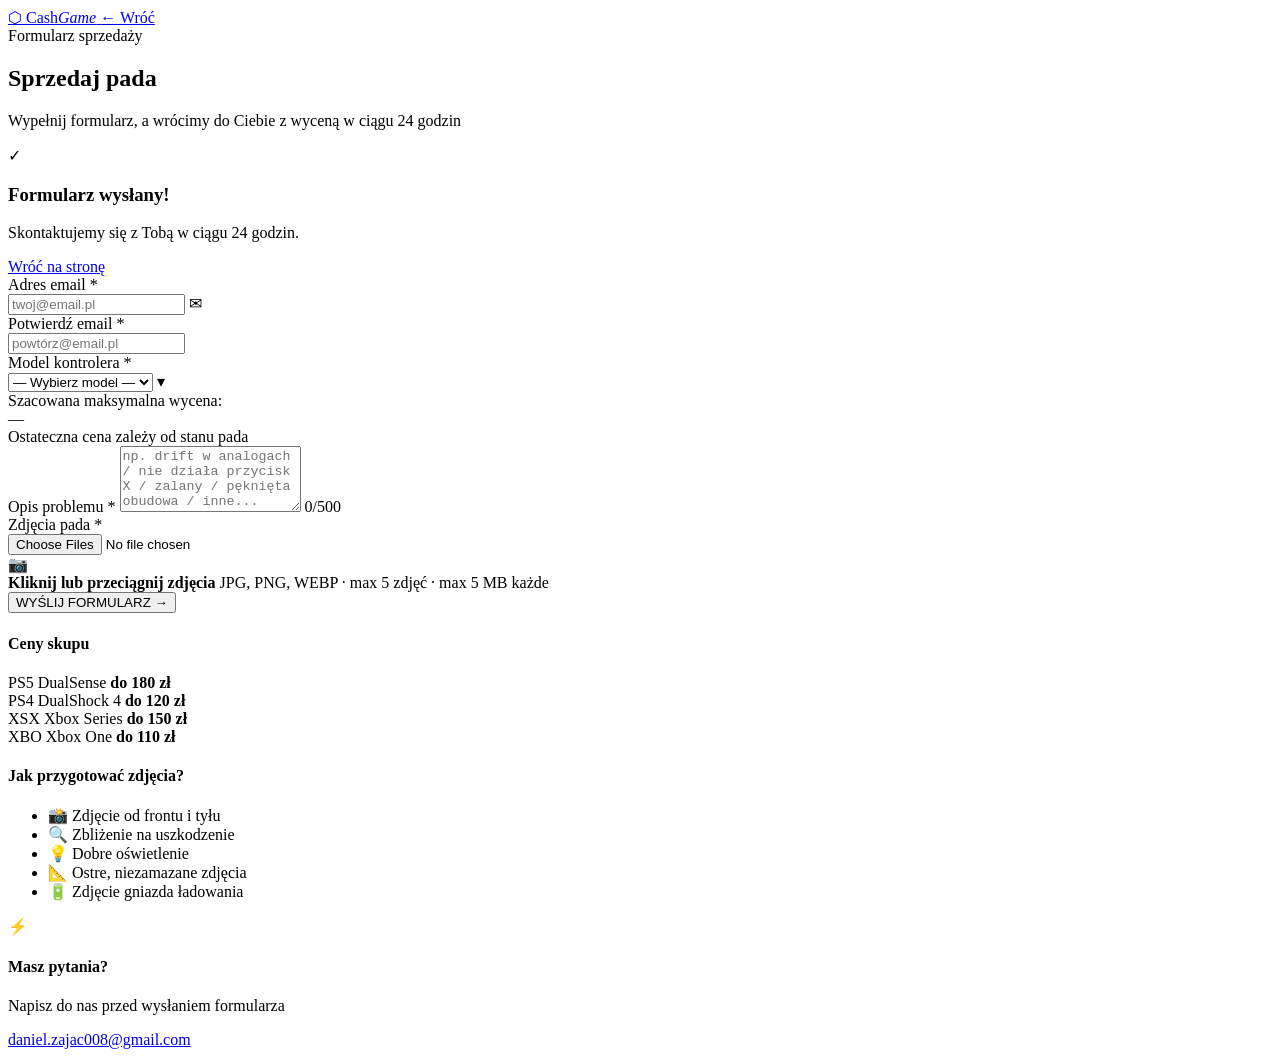
==== formularz.html @ e9f6c13a "Add files via upload" ====
<!DOCTYPE html>
<html lang="pl">
<head>
  <meta charset="UTF-8" />
  <meta name="viewport" content="width=device-width, initial-scale=1.0" />
  <title>Formularz sprzedaży – CashGame</title>
  <link rel="preconnect" href="https://fonts.googleapis.com" />
  <link rel="preconnect" href="https://fonts.gstatic.com" crossorigin />
  <link href="https://fonts.googleapis.com/css2?family=Orbitron:wght@400;700;900&family=Rajdhani:wght@300;400;500;600;700&display=swap" rel="stylesheet" />
  <link rel="stylesheet" href="css/style.css" />
</head>
<body class="form-page">

  <div class="noise-overlay"></div>

  <!-- NAV -->
  <nav class="nav" id="nav">
    <div class="nav-inner">
      <a href="index.html" class="nav-logo">
        <span class="logo-icon">⬡</span>
        <span>Cash<em>Game</em></span>
      </a>
      <a href="index.html" class="btn-ghost nav-back">← Wróć</a>
    </div>
  </nav>

  <!-- FORM HERO -->
  <section class="form-hero">
    <div class="hero-orbs">
      <div class="orb orb1"></div>
      <div class="orb orb2"></div>
    </div>
    <div class="container">
      <div class="form-hero-text reveal">
        <span class="section-tag">Formularz sprzedaży</span>
        <h1>Sprzedaj <span class="gradient-text">pada</span></h1>
        <p>Wypełnij formularz, a wrócimy do Ciebie z wyceną w ciągu 24 godzin</p>
      </div>
    </div>
  </section>

  <!-- FORM SECTION -->
  <section class="form-section">
    <div class="container">
      <div class="form-layout">

        <!-- FORM -->
        <div class="form-wrapper reveal">
          <div id="formSuccess" class="form-success hidden">
            <div class="success-icon">✓</div>
            <h3>Formularz wysłany!</h3>
            <p>Skontaktujemy się z Tobą w ciągu 24 godzin.</p>
            <a href="index.html" class="btn-primary">
              <span class="btn-text">Wróć na stronę</span>
              <span class="btn-glow"></span>
            </a>
          </div>

          <form id="sellForm" action="php/send.php" method="POST" enctype="multipart/form-data" novalidate>

            <!-- EMAIL -->
            <div class="field-group">
              <label for="email">Adres email <span class="required">*</span></label>
              <div class="input-wrapper">
                <input type="email" id="email" name="email" placeholder="twoj@email.pl" autocomplete="email" />
                <span class="input-icon">✉</span>
              </div>
              <span class="field-error" id="emailError"></span>
            </div>

            <!-- CONFIRM EMAIL -->
            <div class="field-group">
              <label for="confirm_email">Potwierdź email <span class="required">*</span></label>
              <div class="input-wrapper">
                <input type="email" id="confirm_email" name="confirm_email" placeholder="powtórz@email.pl" autocomplete="off" />
                <span class="input-icon" id="emailMatchIcon"></span>
              </div>
              <span class="field-error" id="confirmEmailError"></span>
            </div>

            <!-- CONTROLLER SELECT -->
            <div class="field-group">
              <label for="controller">Model kontrolera <span class="required">*</span></label>
              <div class="select-wrapper">
                <select id="controller" name="controller">
                  <option value="">— Wybierz model —</option>
                  <option value="DualSense PS5">DualSense (PS5)</option>
                  <option value="DualShock 4 PS4">DualShock 4 (PS4)</option>
                  <option value="Xbox Series">Xbox Series X/S</option>
                  <option value="Xbox One">Xbox One</option>
                </select>
                <span class="select-arrow">▾</span>
              </div>
              <span class="field-error" id="controllerError"></span>
            </div>

            <!-- PRICE ESTIMATE -->
            <div class="price-calculator" id="priceCalc">
              <div class="price-calc-inner">
                <div class="price-label">Szacowana maksymalna wycena:</div>
                <div class="price-value" id="priceValue">—</div>
                <div class="price-sub">Ostateczna cena zależy od stanu pada</div>
                <div class="price-bar"><div class="price-bar-fill" id="priceBarFill"></div></div>
              </div>
            </div>

            <!-- DESCRIPTION -->
            <div class="field-group">
              <label for="description">Opis problemu <span class="required">*</span></label>
              <textarea id="description" name="description" rows="4" placeholder="np. drift w analogach / nie działa przycisk X / zalany / pęknięta obudowa / inne..."></textarea>
              <span class="field-error" id="descriptionError"></span>
              <span class="char-count"><span id="charCount">0</span>/500</span>
            </div>

            <!-- PHOTO UPLOAD -->
            <div class="field-group">
              <label>Zdjęcia pada <span class="required">*</span></label>
              <div class="upload-area" id="uploadArea">
                <input type="file" id="photos" name="photos[]" multiple accept=".jpg,.jpeg,.png,.webp" />
                <div class="upload-content">
                  <div class="upload-icon">📷</div>
                  <div class="upload-text">
                    <strong>Kliknij lub przeciągnij zdjęcia</strong>
                    <span>JPG, PNG, WEBP · max 5 zdjęć · max 5 MB każde</span>
                  </div>
                </div>
              </div>
              <span class="field-error" id="photosError"></span>
              <div class="photo-previews" id="photoPreviews"></div>
            </div>

            <!-- SUBMIT -->
            <button type="submit" class="btn-primary btn-submit" id="submitBtn">
              <span class="btn-text">WYŚLIJ FORMULARZ</span>
              <span class="btn-icon">→</span>
              <span class="btn-glow"></span>
              <span class="btn-loader hidden" id="btnLoader">
                <span class="loader-dot"></span>
                <span class="loader-dot"></span>
                <span class="loader-dot"></span>
              </span>
            </button>

          </form>
        </div>

        <!-- SIDEBAR -->
        <div class="form-sidebar">
          <div class="sidebar-card reveal reveal-delay-1">
            <h4>Ceny skupu</h4>
            <div class="price-list">
              <div class="price-row">
                <span class="price-badge ps5">PS5</span>
                <span>DualSense</span>
                <strong>do 180 zł</strong>
              </div>
              <div class="price-row">
                <span class="price-badge ps4">PS4</span>
                <span>DualShock 4</span>
                <strong>do 120 zł</strong>
              </div>
              <div class="price-row">
                <span class="price-badge xbox-s">XSX</span>
                <span>Xbox Series</span>
                <strong>do 150 zł</strong>
              </div>
              <div class="price-row">
                <span class="price-badge xbox-o">XBO</span>
                <span>Xbox One</span>
                <strong>do 110 zł</strong>
              </div>
            </div>
          </div>
          <div class="sidebar-card reveal reveal-delay-2">
            <h4>Jak przygotować zdjęcia?</h4>
            <ul class="tips-list">
              <li>📸 Zdjęcie od frontu i tyłu</li>
              <li>🔍 Zbliżenie na uszkodzenie</li>
              <li>💡 Dobre oświetlenie</li>
              <li>📐 Ostre, niezamazane zdjęcia</li>
              <li>🔋 Zdjęcie gniazda ładowania</li>
            </ul>
          </div>
          <div class="sidebar-card sidebar-cta reveal reveal-delay-3">
            <div class="sidebar-cta-icon">⚡</div>
            <h4>Masz pytania?</h4>
            <p>Napisz do nas przed wysłaniem formularza</p>
            <a href="mailto:daniel.zajac008@gmail.com">daniel.zajac008@gmail.com</a>
          </div>
        </div>

      </div>
    </div>
  </section>

  <script src="js/script.js"></script>
</body>
</html>
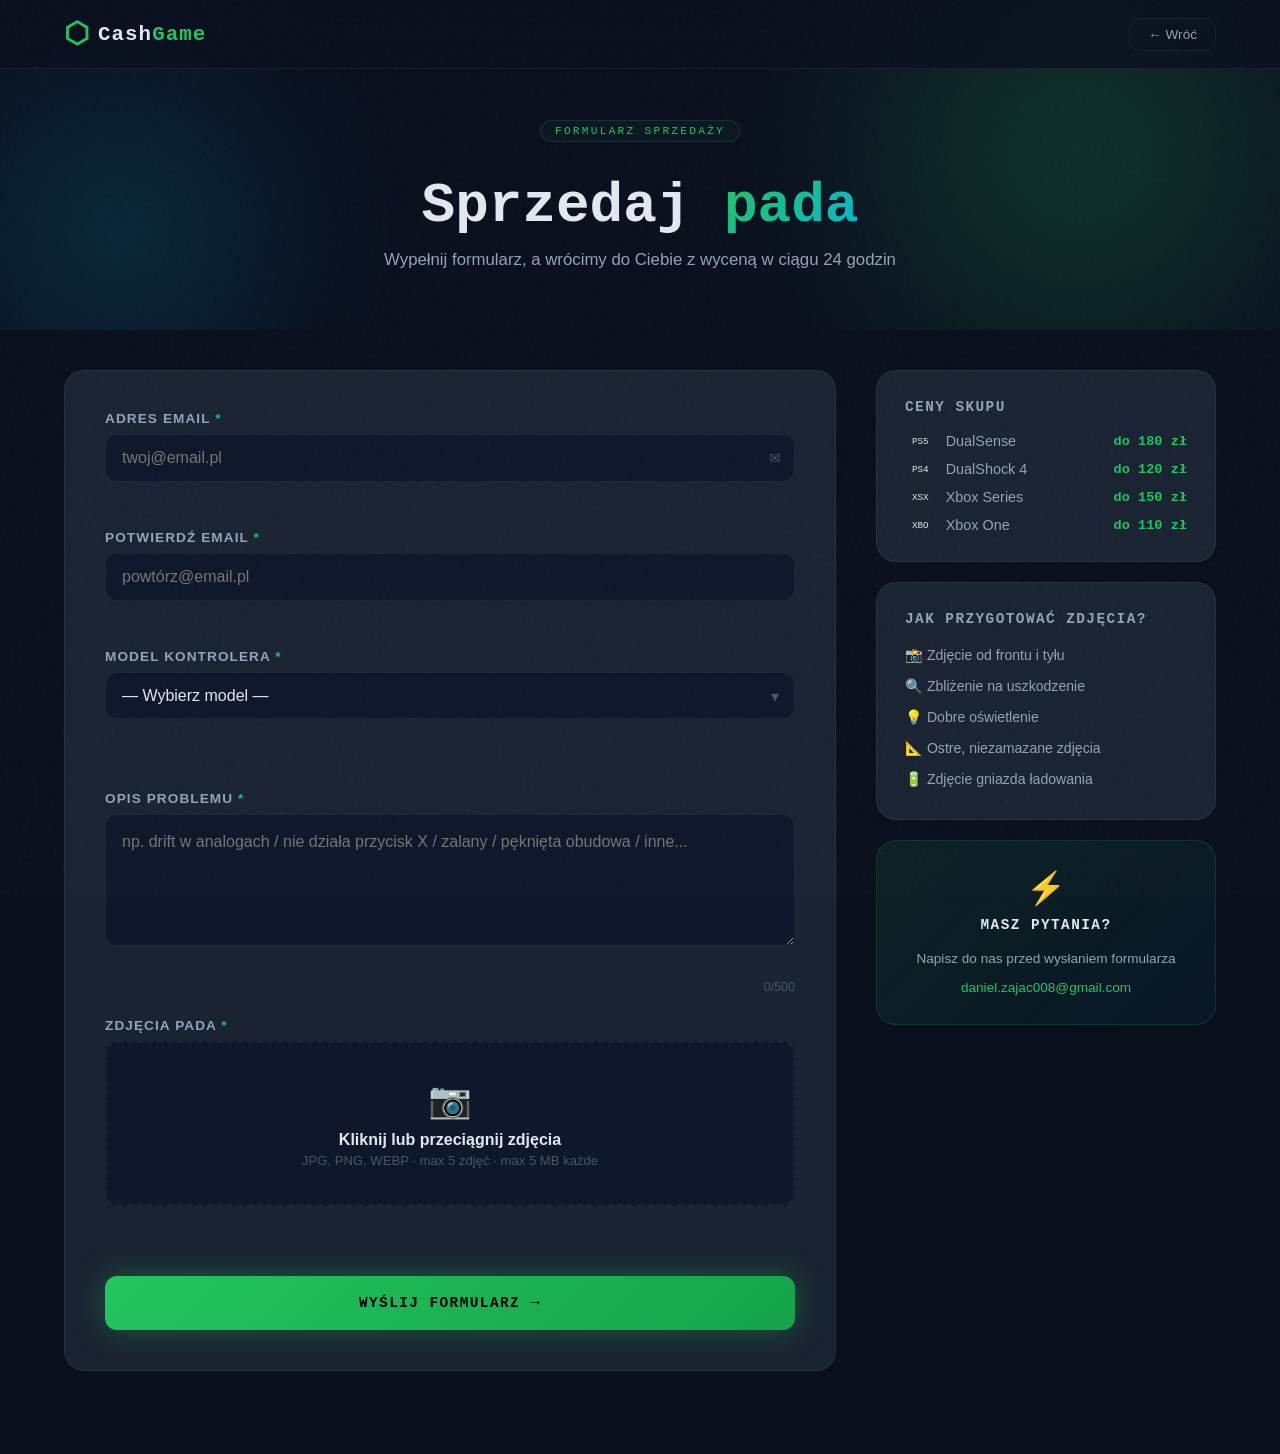
==== commit 2a183723: "Update formularz.html" ====
--- a/formularz.html
+++ b/formularz.html
@@ -7,7 +7,7 @@
   <link rel="preconnect" href="https://fonts.googleapis.com" />
   <link rel="preconnect" href="https://fonts.gstatic.com" crossorigin />
   <link href="https://fonts.googleapis.com/css2?family=Orbitron:wght@400;700;900&family=Rajdhani:wght@300;400;500;600;700&display=swap" rel="stylesheet" />
-  <link rel="stylesheet" href="css/style.css" />
+  <link rel="stylesheet" href="style.css" />
 </head>
 <body class="form-page">
 
@@ -193,6 +193,6 @@
     </div>
   </section>
 
-  <script src="js/script.js"></script>
+  <script src="script.js"></script>
 </body>
-</html>+</html>
--- a/style.css
+++ b/style.css
@@ -0,0 +1,670 @@
+/* ===================================================
+   CASHGAME – style.css
+   Dark gaming / tech aesthetic
+   =================================================== */
+
+/* ── VARIABLES ───────────────────────────────────── */
+:root {
+  --bg:        #0a0f1e;
+  --bg2:       #0f172a;
+  --bg3:       #111827;
+  --surface:   #1a2332;
+  --surface2:  #1e2d42;
+  --border:    rgba(34,197,94,.15);
+  --border2:   rgba(255,255,255,.06);
+
+  --green:     #22c55e;
+  --green-dim: #16a34a;
+  --green-glow:rgba(34,197,94,.35);
+  --cyan:      #06b6d4;
+  --blue:      #3b82f6;
+  --purple:    #8b5cf6;
+
+  --text:      #e2e8f0;
+  --text-dim:  #94a3b8;
+  --text-muted:#475569;
+
+  --font-head: 'Orbitron', monospace;
+  --font-body: 'Rajdhani', sans-serif;
+
+  --r:         12px;
+  --r-lg:      20px;
+  --transition: .3s cubic-bezier(.4,0,.2,1);
+}
+
+/* ── RESET ───────────────────────────────────────── */
+*, *::before, *::after { box-sizing: border-box; margin: 0; padding: 0; }
+html { scroll-behavior: smooth; font-size: 16px; }
+body {
+  font-family: var(--font-body);
+  background: var(--bg);
+  color: var(--text);
+  overflow-x: hidden;
+  min-height: 100vh;
+}
+a { text-decoration: none; color: inherit; }
+img { max-width: 100%; display: block; }
+input, textarea, select, button { font-family: var(--font-body); }
+
+/* ── NOISE OVERLAY ───────────────────────────────── */
+.noise-overlay {
+  pointer-events: none;
+  position: fixed; inset: 0; z-index: 9999;
+  opacity: .025;
+  background-image: url("data:image/svg+xml,%3Csvg viewBox='0 0 256 256' xmlns='http://www.w3.org/2000/svg'%3E%3Cfilter id='noise'%3E%3CfeTurbulence type='fractalNoise' baseFrequency='.9' numOctaves='4' stitchTiles='stitch'/%3E%3C/filter%3E%3Crect width='100%25' height='100%25' filter='url(%23noise)'/%3E%3C/svg%3E");
+}
+
+/* ── SCROLLBAR ───────────────────────────────────── */
+::-webkit-scrollbar { width: 6px; }
+::-webkit-scrollbar-track { background: var(--bg); }
+::-webkit-scrollbar-thumb { background: var(--green-dim); border-radius: 3px; }
+
+/* ── CONTAINER ───────────────────────────────────── */
+.container {
+  width: 100%; max-width: 1200px;
+  margin: 0 auto; padding: 0 24px;
+}
+
+/* ── TYPOGRAPHY ──────────────────────────────────── */
+.gradient-text {
+  background: linear-gradient(135deg, var(--green) 0%, var(--cyan) 100%);
+  -webkit-background-clip: text; background-clip: text;
+  -webkit-text-fill-color: transparent;
+}
+.section-tag {
+  display: inline-block;
+  font-family: var(--font-head);
+  font-size: .7rem; letter-spacing: .2em; text-transform: uppercase;
+  color: var(--green); border: 1px solid var(--border);
+  padding: 4px 14px; border-radius: 100px;
+  margin-bottom: 16px;
+  background: rgba(34,197,94,.05);
+}
+
+/* ── ANIMATIONS ──────────────────────────────────── */
+@keyframes fadeUp  { from { opacity:0; transform:translateY(40px); } to { opacity:1; transform:translateY(0); } }
+@keyframes fadeIn  { from { opacity:0; } to { opacity:1; } }
+@keyframes pulse   { 0%,100% { opacity:1; } 50% { opacity:.4; } }
+@keyframes spin    { to { transform: rotate(360deg); } }
+@keyframes glow    { 0%,100% { box-shadow: 0 0 20px var(--green-glow); } 50% { box-shadow: 0 0 60px var(--green-glow), 0 0 100px rgba(34,197,94,.15); } }
+@keyframes float   { 0%,100% { transform: translateY(0); } 50% { transform: translateY(-16px); } }
+@keyframes ringExpand { from { transform:scale(.8); opacity:.8; } to { transform:scale(1.5); opacity:0; } }
+@keyframes shimmer { 0% { background-position: -200% 0; } 100% { background-position: 200% 0; } }
+@keyframes scanline { from { transform: translateY(-100%); } to { transform: translateY(100vh); } }
+@keyframes dotPulse { 0%,100% { transform:scale(1); opacity:1; } 50% { transform:scale(.4); opacity:.4; } }
+
+.reveal {
+  opacity: 0; transform: translateY(40px);
+  transition: opacity .7s ease, transform .7s ease;
+}
+.reveal.visible {
+  opacity: 1; transform: translateY(0);
+}
+.reveal-delay-1 { transition-delay: .15s; }
+.reveal-delay-2 { transition-delay: .3s; }
+.reveal-delay-3 { transition-delay: .45s; }
+.reveal-delay-4 { transition-delay: .6s; }
+
+/* ── BUTTONS ─────────────────────────────────────── */
+.btn-primary {
+  position: relative; overflow: hidden;
+  display: inline-flex; align-items: center; gap: 10px;
+  background: linear-gradient(135deg, var(--green) 0%, var(--green-dim) 100%);
+  color: #000; font-family: var(--font-head); font-weight: 700;
+  font-size: .85rem; letter-spacing: .1em; text-transform: uppercase;
+  padding: 16px 36px; border-radius: var(--r);
+  border: none; cursor: pointer;
+  transition: transform var(--transition), box-shadow var(--transition);
+  box-shadow: 0 0 30px var(--green-glow);
+  animation: glow 3s ease-in-out infinite;
+}
+.btn-primary:hover {
+  transform: translateY(-3px) scale(1.04);
+  box-shadow: 0 8px 40px rgba(34,197,94,.6);
+}
+.btn-primary:active { transform: scale(.98); }
+.btn-icon { font-size: 1.1em; transition: transform var(--transition); }
+.btn-primary:hover .btn-icon { transform: translateX(5px); }
+.btn-glow {
+  position: absolute; inset: 0; background: linear-gradient(90deg, transparent, rgba(255,255,255,.2), transparent);
+  transform: translateX(-100%); transition: transform .5s ease;
+}
+.btn-primary:hover .btn-glow { transform: translateX(100%); }
+
+.btn-ghost {
+  display: inline-flex; align-items: center; gap: 8px;
+  color: var(--text-dim); font-family: var(--font-body); font-weight: 500;
+  font-size: 1rem; padding: 14px 28px; border-radius: var(--r);
+  border: 1px solid var(--border2);
+  transition: color var(--transition), border-color var(--transition), background var(--transition);
+  background: transparent;
+}
+.btn-ghost:hover {
+  color: var(--green); border-color: var(--border);
+  background: rgba(34,197,94,.05);
+}
+
+/* ── NAV ─────────────────────────────────────────── */
+.nav {
+  position: fixed; top: 0; left: 0; right: 0; z-index: 1000;
+  background: rgba(10,15,30,.8);
+  backdrop-filter: blur(24px);
+  border-bottom: 1px solid var(--border2);
+  transition: background var(--transition);
+}
+.nav.scrolled { background: rgba(10,15,30,.95); }
+.nav-inner {
+  display: flex; align-items: center; justify-content: space-between;
+  padding: 0 24px; height: 68px; max-width: 1200px; margin: 0 auto;
+}
+.nav-logo {
+  font-family: var(--font-head); font-size: 1.3rem; font-weight: 900;
+  display: flex; align-items: center; gap: 8px;
+  color: var(--text); letter-spacing: .05em;
+}
+.nav-logo em { color: var(--green); font-style: normal; }
+.logo-icon { font-size: 1.4em; color: var(--green); }
+.nav-links {
+  display: flex; list-style: none; gap: 8px;
+}
+.nav-links a {
+  font-size: .9rem; font-weight: 500; color: var(--text-dim);
+  padding: 8px 14px; border-radius: 8px;
+  transition: color var(--transition), background var(--transition);
+}
+.nav-links a:hover { color: var(--green); background: rgba(34,197,94,.07); }
+.nav-cta {
+  font-family: var(--font-head); font-size: .72rem; font-weight: 700;
+  letter-spacing: .1em; text-transform: uppercase;
+  background: var(--green); color: #000;
+  padding: 10px 22px; border-radius: 8px;
+  transition: transform var(--transition), box-shadow var(--transition);
+  box-shadow: 0 0 20px var(--green-glow);
+}
+.nav-cta:hover { transform: translateY(-2px); box-shadow: 0 4px 30px rgba(34,197,94,.5); }
+.nav-burger { display: none; flex-direction: column; gap: 5px; background: none; border: none; cursor: pointer; padding: 4px; }
+.nav-burger span { display: block; width: 24px; height: 2px; background: var(--text-dim); border-radius: 2px; transition: all var(--transition); }
+.nav-mobile {
+  display: none; flex-direction: column; padding: 16px 24px 20px;
+  border-top: 1px solid var(--border2);
+}
+.nav-mobile a {
+  font-size: 1rem; font-weight: 500; color: var(--text-dim);
+  padding: 12px 0; border-bottom: 1px solid var(--border2);
+  transition: color var(--transition);
+}
+.nav-mobile a:hover { color: var(--green); }
+.nav-mobile .mobile-cta { color: var(--green); font-weight: 700; border: none; }
+.nav-mobile.open { display: flex; }
+
+/* ── HERO ─────────────────────────────────────────── */
+.hero {
+  position: relative; min-height: 100vh;
+  display: flex; align-items: center;
+  padding: 100px 24px 60px;
+  overflow: hidden;
+}
+.hero-grid-bg {
+  position: absolute; inset: 0; z-index: 0;
+  background-image:
+    linear-gradient(rgba(34,197,94,.04) 1px, transparent 1px),
+    linear-gradient(90deg, rgba(34,197,94,.04) 1px, transparent 1px);
+  background-size: 60px 60px;
+  mask-image: radial-gradient(ellipse 80% 80% at 50% 50%, black 20%, transparent 80%);
+}
+.hero-orbs { position: absolute; inset: 0; overflow: hidden; z-index: 0; }
+.orb {
+  position: absolute; border-radius: 50%;
+  filter: blur(80px); opacity: .25;
+}
+.orb1 {
+  width: 600px; height: 600px;
+  background: radial-gradient(circle, var(--green) 0%, transparent 70%);
+  top: -150px; right: -100px;
+  animation: float 8s ease-in-out infinite;
+}
+.orb2 {
+  width: 400px; height: 400px;
+  background: radial-gradient(circle, var(--cyan) 0%, transparent 70%);
+  bottom: -100px; left: -80px;
+  animation: float 10s ease-in-out infinite reverse;
+}
+.orb3 {
+  width: 300px; height: 300px;
+  background: radial-gradient(circle, var(--purple) 0%, transparent 70%);
+  top: 40%; left: 40%;
+  animation: float 12s ease-in-out infinite;
+}
+.hero .container { position: relative; z-index: 1; width: 100%; max-width: 1200px; margin: 0 auto; }
+.hero-content { max-width: 680px; }
+.hero-badge {
+  display: inline-flex; align-items: center; gap: 8px;
+  font-size: .82rem; font-weight: 500; color: var(--green);
+  border: 1px solid var(--border); background: rgba(34,197,94,.07);
+  padding: 6px 16px; border-radius: 100px; margin-bottom: 28px;
+}
+.badge-dot {
+  width: 7px; height: 7px; border-radius: 50%; background: var(--green);
+  animation: pulse 2s ease-in-out infinite;
+}
+.hero-title {
+  font-family: var(--font-head); font-size: clamp(2.5rem, 7vw, 5.5rem);
+  font-weight: 900; line-height: 1; letter-spacing: -.01em;
+  margin-bottom: 24px;
+  animation: fadeUp .8s ease both;
+}
+.hero-sub {
+  font-size: clamp(1rem, 2vw, 1.2rem); color: var(--text-dim); line-height: 1.7;
+  margin-bottom: 40px;
+}
+.hero-actions { display: flex; align-items: center; gap: 16px; flex-wrap: wrap; margin-bottom: 56px; }
+.hero-stats {
+  display: flex; align-items: center; gap: 32px; flex-wrap: wrap;
+}
+.stat { display: flex; flex-direction: column; gap: 2px; }
+.stat strong { font-family: var(--font-head); font-size: 1.6rem; font-weight: 700; color: var(--green); }
+.stat span { font-size: .8rem; color: var(--text-muted); text-transform: uppercase; letter-spacing: .1em; }
+.stat-divider { width: 1px; height: 40px; background: var(--border2); }
+
+.hero-visual {
+  position: absolute; right: 60px; top: 50%; transform: translateY(-50%);
+  z-index: 1;
+}
+.controller-mockup {
+  position: relative; width: 280px; height: 280px;
+  display: flex; align-items: center; justify-content: center;
+}
+.controller-ring {
+  position: absolute; border-radius: 50%;
+  border: 1px solid var(--green);
+}
+.ring1 { width: 100%; height: 100%; opacity: .15; animation: ringExpand 3s ease-out infinite; }
+.ring2 { width: 75%; height: 75%; opacity: .2; animation: ringExpand 3s ease-out infinite .8s; }
+.ring3 { width: 50%; height: 50%; opacity: .3; animation: ringExpand 3s ease-out infinite 1.6s; }
+.controller-icon {
+  font-size: 6rem; z-index: 1; filter: drop-shadow(0 0 30px var(--green-glow));
+  animation: float 4s ease-in-out infinite;
+}
+.controller-sparks { position: absolute; inset: 0; }
+.controller-sparks span {
+  position: absolute; width: 4px; height: 4px; border-radius: 50%; background: var(--green);
+  animation: pulse 2s ease-in-out infinite;
+}
+.controller-sparks span:nth-child(1) { top: 15%; left: 20%; animation-delay: 0s; }
+.controller-sparks span:nth-child(2) { top: 30%; right: 15%; animation-delay: .4s; }
+.controller-sparks span:nth-child(3) { bottom: 20%; left: 30%; animation-delay: .8s; }
+.controller-sparks span:nth-child(4) { bottom: 35%; right: 25%; animation-delay: 1.2s; }
+.controller-sparks span:nth-child(5) { top: 50%; left: 10%; animation-delay: 1.6s; }
+
+.scroll-hint {
+  position: absolute; bottom: 36px; left: 50%; transform: translateX(-50%);
+  display: flex; flex-direction: column; align-items: center; gap: 8px;
+  font-size: .72rem; letter-spacing: .15em; text-transform: uppercase; color: var(--text-muted);
+}
+.scroll-line {
+  width: 1px; height: 50px;
+  background: linear-gradient(to bottom, var(--green), transparent);
+  animation: pulse 2s ease-in-out infinite;
+}
+
+/* ── SECTIONS ────────────────────────────────────── */
+.section { padding: 100px 0; }
+.section-alt { background: var(--bg2); }
+.section-header { text-align: center; margin-bottom: 64px; }
+.section-header h2 { font-family: var(--font-head); font-size: clamp(1.8rem, 4vw, 3rem); font-weight: 900; line-height: 1.1; margin-bottom: 16px; }
+.section-header p { font-size: 1.05rem; color: var(--text-dim); max-width: 520px; margin: 0 auto; }
+
+/* ── CARDS GRID ──────────────────────────────────── */
+.cards-grid {
+  display: grid; grid-template-columns: repeat(4, 1fr); gap: 20px;
+}
+.card {
+  position: relative; overflow: hidden;
+  background: var(--surface); border: 1px solid var(--border2);
+  border-radius: var(--r-lg); padding: 28px 24px 24px;
+  transition: transform var(--transition), border-color var(--transition), box-shadow var(--transition);
+}
+.card:hover {
+  transform: translateY(-8px);
+  border-color: var(--border);
+  box-shadow: 0 20px 60px rgba(0,0,0,.4), 0 0 30px rgba(34,197,94,.1);
+}
+.card-glow {
+  position: absolute; top: 0; left: 0; right: 0; height: 2px;
+  background: linear-gradient(90deg, transparent, var(--cyan), transparent);
+  opacity: 0; transition: opacity var(--transition);
+}
+.card-glow-green { background: linear-gradient(90deg, transparent, var(--green), transparent); }
+.card:hover .card-glow { opacity: 1; }
+.card-icon {
+  width: 56px; height: 56px; color: var(--text-dim);
+  margin-bottom: 16px; transition: color var(--transition);
+}
+.card:hover .card-icon { color: var(--green); }
+.card-icon svg { width: 100%; height: 100%; }
+.card-badge {
+  position: absolute; top: 20px; right: 20px;
+  font-family: var(--font-head); font-size: .62rem; font-weight: 700;
+  letter-spacing: .1em; padding: 3px 10px; border-radius: 6px;
+}
+.card-badge.ps5  { background: rgba(99,102,241,.2); color: #818cf8; border: 1px solid rgba(99,102,241,.3); }
+.card-badge.ps4  { background: rgba(59,130,246,.2); color: #60a5fa; border: 1px solid rgba(59,130,246,.3); }
+.card-badge.xbox-s { background: rgba(34,197,94,.15); color: var(--green); border: 1px solid var(--border); }
+.card-badge.xbox-o { background: rgba(6,182,212,.15); color: var(--cyan); border: 1px solid rgba(6,182,212,.3); }
+.card h3 { font-family: var(--font-head); font-size: 1rem; font-weight: 700; margin-bottom: 8px; }
+.card p { font-size: .88rem; color: var(--text-dim); line-height: 1.6; margin-bottom: 16px; }
+.card-price { font-family: var(--font-head); font-size: .9rem; color: var(--text-dim); margin-bottom: 16px; }
+.card-price strong { color: var(--green); font-size: 1.2rem; }
+.card-footer { display: flex; flex-wrap: wrap; gap: 6px; }
+.tag { font-size: .72rem; color: var(--text-muted); background: var(--bg2); padding: 3px 9px; border-radius: 5px; border: 1px solid var(--border2); }
+
+/* ── STEPS ───────────────────────────────────────── */
+.steps { display: grid; grid-template-columns: repeat(3, 1fr); gap: 40px; margin-bottom: 56px; }
+.step { position: relative; text-align: center; padding: 40px 24px; }
+.step-number {
+  font-family: var(--font-head); font-size: 4rem; font-weight: 900;
+  color: rgba(34,197,94,.08); position: absolute; top: 0; left: 50%; transform: translateX(-50%);
+  line-height: 1; pointer-events: none; user-select: none;
+}
+.step-icon {
+  width: 72px; height: 72px; margin: 0 auto 24px;
+  background: var(--surface); border: 1px solid var(--border2);
+  border-radius: var(--r-lg); display: flex; align-items: center; justify-content: center;
+  color: var(--green); padding: 14px;
+  transition: background var(--transition), box-shadow var(--transition);
+  position: relative; z-index: 1;
+}
+.step:hover .step-icon { background: rgba(34,197,94,.1); box-shadow: 0 0 30px var(--green-glow); }
+.step-icon svg { width: 100%; height: 100%; }
+.step h3 { font-family: var(--font-head); font-size: 1rem; font-weight: 700; margin-bottom: 10px; }
+.step p { font-size: .9rem; color: var(--text-dim); line-height: 1.6; }
+.step-connector {
+  position: absolute; top: 72px; left: calc(50% + 36px); right: -50%;
+  height: 1px;
+  background: linear-gradient(90deg, var(--green), transparent);
+  opacity: .3;
+}
+.steps-cta { text-align: center; }
+
+/* ── FEATURES ────────────────────────────────────── */
+.features-grid { display: grid; grid-template-columns: repeat(3, 1fr); gap: 24px; }
+.feature {
+  background: var(--surface); border: 1px solid var(--border2);
+  border-radius: var(--r-lg); padding: 32px 28px;
+  transition: transform var(--transition), border-color var(--transition);
+}
+.feature:hover { transform: translateY(-4px); border-color: var(--border); }
+.feature-icon {
+  width: 48px; height: 48px; color: var(--green); margin-bottom: 20px;
+}
+.feature-icon svg { width: 100%; height: 100%; }
+.feature h4 { font-family: var(--font-head); font-size: .95rem; font-weight: 700; margin-bottom: 10px; }
+.feature p { font-size: .88rem; color: var(--text-dim); line-height: 1.65; }
+
+/* ── CONTACT ─────────────────────────────────────── */
+.contact-grid { display: grid; grid-template-columns: repeat(3, 1fr); gap: 20px; margin-bottom: 48px; }
+.contact-card {
+  background: var(--surface); border: 1px solid var(--border2);
+  border-radius: var(--r-lg); padding: 36px 28px; text-align: center;
+  transition: transform var(--transition), border-color var(--transition);
+}
+.contact-card:hover { transform: translateY(-4px); border-color: var(--border); }
+.contact-icon { width: 44px; height: 44px; color: var(--green); margin: 0 auto 16px; }
+.contact-icon svg { width: 100%; height: 100%; }
+.contact-label { font-size: .78rem; text-transform: uppercase; letter-spacing: .12em; color: var(--text-muted); margin-bottom: 8px; }
+.contact-value { font-size: 1rem; color: var(--text); font-weight: 600; word-break: break-all; transition: color var(--transition); }
+a.contact-value:hover { color: var(--green); }
+.contact-cta { text-align: center; }
+.btn-large { padding: 20px 48px; font-size: .9rem; }
+
+/* ── FOOTER ──────────────────────────────────────── */
+.footer { border-top: 1px solid var(--border2); padding: 36px 24px; }
+.footer-inner {
+  max-width: 1200px; margin: 0 auto;
+  display: flex; align-items: center; justify-content: space-between; flex-wrap: wrap; gap: 16px;
+}
+.footer-brand {
+  font-family: var(--font-head); font-size: 1.1rem;
+  display: flex; align-items: center; gap: 7px;
+}
+.footer-brand em { color: var(--green); font-style: normal; }
+.footer-copy { font-size: .83rem; color: var(--text-muted); }
+.footer-links { display: flex; gap: 24px; }
+.footer-links a { font-size: .83rem; color: var(--text-muted); transition: color var(--transition); }
+.footer-links a:hover { color: var(--green); }
+
+/* ═══════════════════════════════════════════════════
+   FORM PAGE
+   ═══════════════════════════════════════════════════ */
+.form-page { background: var(--bg); }
+
+.form-hero {
+  position: relative; padding: 120px 0 60px;
+  overflow: hidden;
+}
+.form-hero-text { text-align: center; position: relative; z-index: 1; }
+.form-hero-text h1 {
+  font-family: var(--font-head); font-size: clamp(2rem, 5vw, 3.5rem);
+  font-weight: 900; margin: 16px 0 12px;
+}
+.form-hero-text p { color: var(--text-dim); font-size: 1.05rem; }
+
+.form-section { padding: 40px 0 80px; }
+.form-layout { display: grid; grid-template-columns: 1fr 340px; gap: 40px; align-items: start; }
+
+/* Form wrapper */
+.form-wrapper {
+  background: var(--surface); border: 1px solid var(--border2);
+  border-radius: var(--r-lg); padding: 40px;
+}
+
+/* Field groups */
+.field-group { margin-bottom: 24px; position: relative; }
+.field-group label {
+  display: block; font-size: .85rem; font-weight: 600; text-transform: uppercase;
+  letter-spacing: .08em; color: var(--text-dim); margin-bottom: 8px;
+}
+.required { color: var(--green); }
+
+.input-wrapper { position: relative; }
+.input-wrapper input {
+  width: 100%; padding: 14px 44px 14px 16px;
+  background: var(--bg2); border: 1px solid var(--border2);
+  border-radius: var(--r); color: var(--text); font-size: 1rem;
+  transition: border-color var(--transition), box-shadow var(--transition);
+  outline: none;
+}
+.input-wrapper input:focus {
+  border-color: var(--green);
+  box-shadow: 0 0 0 3px rgba(34,197,94,.12);
+}
+.input-wrapper input.valid { border-color: var(--green); }
+.input-wrapper input.error { border-color: #ef4444; }
+.input-icon {
+  position: absolute; right: 14px; top: 50%; transform: translateY(-50%);
+  font-size: .9rem; color: var(--text-muted); pointer-events: none;
+}
+
+/* Select */
+.select-wrapper { position: relative; }
+.select-wrapper select {
+  width: 100%; padding: 14px 44px 14px 16px;
+  background: var(--bg2); border: 1px solid var(--border2);
+  border-radius: var(--r); color: var(--text); font-size: 1rem;
+  appearance: none; outline: none; cursor: pointer;
+  transition: border-color var(--transition), box-shadow var(--transition);
+}
+.select-wrapper select:focus {
+  border-color: var(--green);
+  box-shadow: 0 0 0 3px rgba(34,197,94,.12);
+}
+.select-arrow {
+  position: absolute; right: 16px; top: 50%; transform: translateY(-50%);
+  color: var(--text-muted); pointer-events: none;
+}
+.select-wrapper select option { background: var(--bg2); }
+
+/* Textarea */
+textarea {
+  width: 100%; padding: 14px 16px;
+  background: var(--bg2); border: 1px solid var(--border2);
+  border-radius: var(--r); color: var(--text); font-size: 1rem;
+  resize: vertical; min-height: 110px; outline: none; line-height: 1.6;
+  transition: border-color var(--transition), box-shadow var(--transition);
+}
+textarea:focus { border-color: var(--green); box-shadow: 0 0 0 3px rgba(34,197,94,.12); }
+.char-count { display: block; text-align: right; font-size: .78rem; color: var(--text-muted); margin-top: 6px; }
+
+/* Errors */
+.field-error { display: block; font-size: .8rem; color: #ef4444; margin-top: 6px; min-height: 18px; }
+
+/* Price calculator */
+.price-calculator {
+  margin: 0 0 24px;
+  overflow: hidden; max-height: 0;
+  transition: max-height .4s ease, opacity .3s ease;
+  opacity: 0;
+}
+.price-calculator.visible { max-height: 140px; opacity: 1; }
+.price-calc-inner {
+  background: linear-gradient(135deg, rgba(34,197,94,.08), rgba(6,182,212,.05));
+  border: 1px solid var(--border);
+  border-radius: var(--r); padding: 20px 24px;
+}
+.price-label { font-size: .78rem; text-transform: uppercase; letter-spacing: .1em; color: var(--text-muted); margin-bottom: 6px; }
+.price-value { font-family: var(--font-head); font-size: 2rem; font-weight: 700; color: var(--green); margin-bottom: 4px; }
+.price-sub { font-size: .78rem; color: var(--text-muted); margin-bottom: 12px; }
+.price-bar { height: 3px; background: var(--border2); border-radius: 2px; overflow: hidden; }
+.price-bar-fill { height: 100%; background: linear-gradient(90deg, var(--green), var(--cyan)); border-radius: 2px; width: 0; transition: width .6s ease; }
+
+/* Upload */
+.upload-area {
+  position: relative; border: 2px dashed var(--border2);
+  border-radius: var(--r); padding: 36px 24px; text-align: center; cursor: pointer;
+  transition: border-color var(--transition), background var(--transition);
+  background: var(--bg2);
+}
+.upload-area:hover, .upload-area.drag-over {
+  border-color: var(--green); background: rgba(34,197,94,.04);
+}
+.upload-area input[type="file"] {
+  position: absolute; inset: 0; width: 100%; height: 100%;
+  opacity: 0; cursor: pointer;
+}
+.upload-content { pointer-events: none; }
+.upload-icon { font-size: 2.2rem; margin-bottom: 10px; }
+.upload-text { display: flex; flex-direction: column; gap: 4px; }
+.upload-text strong { font-size: 1rem; color: var(--text); }
+.upload-text span { font-size: .82rem; color: var(--text-muted); }
+
+/* Photo previews */
+.photo-previews { display: flex; flex-wrap: wrap; gap: 10px; margin-top: 14px; }
+.photo-thumb {
+  position: relative; width: 80px; height: 80px; border-radius: 10px; overflow: hidden;
+  border: 1px solid var(--border2); animation: fadeIn .3s ease;
+}
+.photo-thumb img { width: 100%; height: 100%; object-fit: cover; }
+.photo-thumb .remove-btn {
+  position: absolute; top: 3px; right: 3px; background: rgba(239,68,68,.85);
+  color: #fff; border: none; border-radius: 50%; width: 20px; height: 20px;
+  font-size: .7rem; cursor: pointer; display: flex; align-items: center; justify-content: center;
+  transition: background var(--transition);
+}
+.photo-thumb .remove-btn:hover { background: #dc2626; }
+
+/* Submit btn */
+.btn-submit {
+  width: 100%; justify-content: center; margin-top: 8px;
+  padding: 18px; font-size: .9rem;
+}
+
+/* Loader */
+.loader-dot {
+  width: 7px; height: 7px; border-radius: 50%; background: #000;
+  animation: dotPulse 1s ease-in-out infinite;
+}
+.loader-dot:nth-child(2) { animation-delay: .2s; }
+.loader-dot:nth-child(3) { animation-delay: .4s; }
+.btn-loader { display: flex; align-items: center; gap: 5px; }
+
+/* Success state */
+.form-success {
+  text-align: center; padding: 60px 24px;
+  display: flex; flex-direction: column; align-items: center; gap: 16px;
+}
+.success-icon {
+  width: 72px; height: 72px; border-radius: 50%;
+  background: linear-gradient(135deg, var(--green), var(--cyan));
+  color: #000; font-size: 2rem; font-weight: 700;
+  display: flex; align-items: center; justify-content: center;
+  animation: glow 2s ease-in-out infinite;
+}
+.form-success h3 { font-family: var(--font-head); font-size: 1.5rem; }
+.form-success p { color: var(--text-dim); }
+.hidden { display: none !important; }
+
+/* SIDEBAR */
+.form-sidebar { display: flex; flex-direction: column; gap: 20px; }
+.sidebar-card {
+  background: var(--surface); border: 1px solid var(--border2);
+  border-radius: var(--r-lg); padding: 28px;
+}
+.sidebar-card h4 { font-family: var(--font-head); font-size: .9rem; margin-bottom: 18px; color: var(--text-dim); text-transform: uppercase; letter-spacing: .1em; }
+.price-list { display: flex; flex-direction: column; gap: 12px; }
+.price-row { display: flex; align-items: center; gap: 10px; font-size: .9rem; }
+.price-row span:not(.price-badge) { flex: 1; color: var(--text-dim); }
+.price-row strong { color: var(--green); font-weight: 700; font-family: var(--font-head); font-size: .85rem; }
+.price-badge { font-family: var(--font-head); font-size: .58rem; padding: 2px 7px; border-radius: 5px; }
+.tips-list { list-style: none; display: flex; flex-direction: column; gap: 10px; }
+.tips-list li { font-size: .88rem; color: var(--text-dim); line-height: 1.5; }
+.sidebar-cta { background: linear-gradient(135deg, rgba(34,197,94,.1), rgba(6,182,212,.05)); border-color: var(--border); text-align: center; }
+.sidebar-cta-icon { font-size: 2rem; margin-bottom: 10px; }
+.sidebar-cta h4 { color: var(--text); }
+.sidebar-cta p { font-size: .85rem; color: var(--text-dim); margin-bottom: 12px; }
+.sidebar-cta a { font-size: .85rem; color: var(--green); word-break: break-all; }
+.sidebar-cta a:hover { text-decoration: underline; }
+.nav-back { padding: 8px 18px; font-size: .85rem; }
+
+/* ═══════════════════════════════════════════════════
+   RESPONSIVE
+   ═══════════════════════════════════════════════════ */
+
+/* Tablet */
+@media (max-width: 1024px) {
+  .hero-visual { display: none; }
+  .cards-grid { grid-template-columns: repeat(2, 1fr); }
+  .features-grid { grid-template-columns: repeat(2, 1fr); }
+  .form-layout { grid-template-columns: 1fr; }
+  .form-sidebar { display: grid; grid-template-columns: repeat(2, 1fr); }
+  .sidebar-cta { grid-column: 1 / -1; }
+}
+
+/* Mobile */
+@media (max-width: 768px) {
+  .nav-links { display: none; }
+  .nav-cta { display: none; }
+  .nav-burger { display: flex; }
+
+  .hero { padding: 90px 20px 60px; }
+  .hero-actions { flex-direction: column; align-items: flex-start; }
+  .hero-stats { gap: 20px; }
+  .stat-divider { display: none; }
+
+  .section { padding: 72px 0; }
+  .cards-grid { grid-template-columns: 1fr; }
+  .steps { grid-template-columns: 1fr; gap: 32px; }
+  .step-connector { display: none; }
+  .features-grid { grid-template-columns: 1fr; }
+  .contact-grid { grid-template-columns: 1fr; }
+
+  .form-wrapper { padding: 24px; }
+  .form-sidebar { grid-template-columns: 1fr; }
+
+  .footer-inner { flex-direction: column; text-align: center; }
+}
+
+@media (max-width: 480px) {
+  .hero-title { font-size: 2.2rem; }
+  .btn-large { padding: 16px 28px; }
+  .container { padding: 0 16px; }
+}
